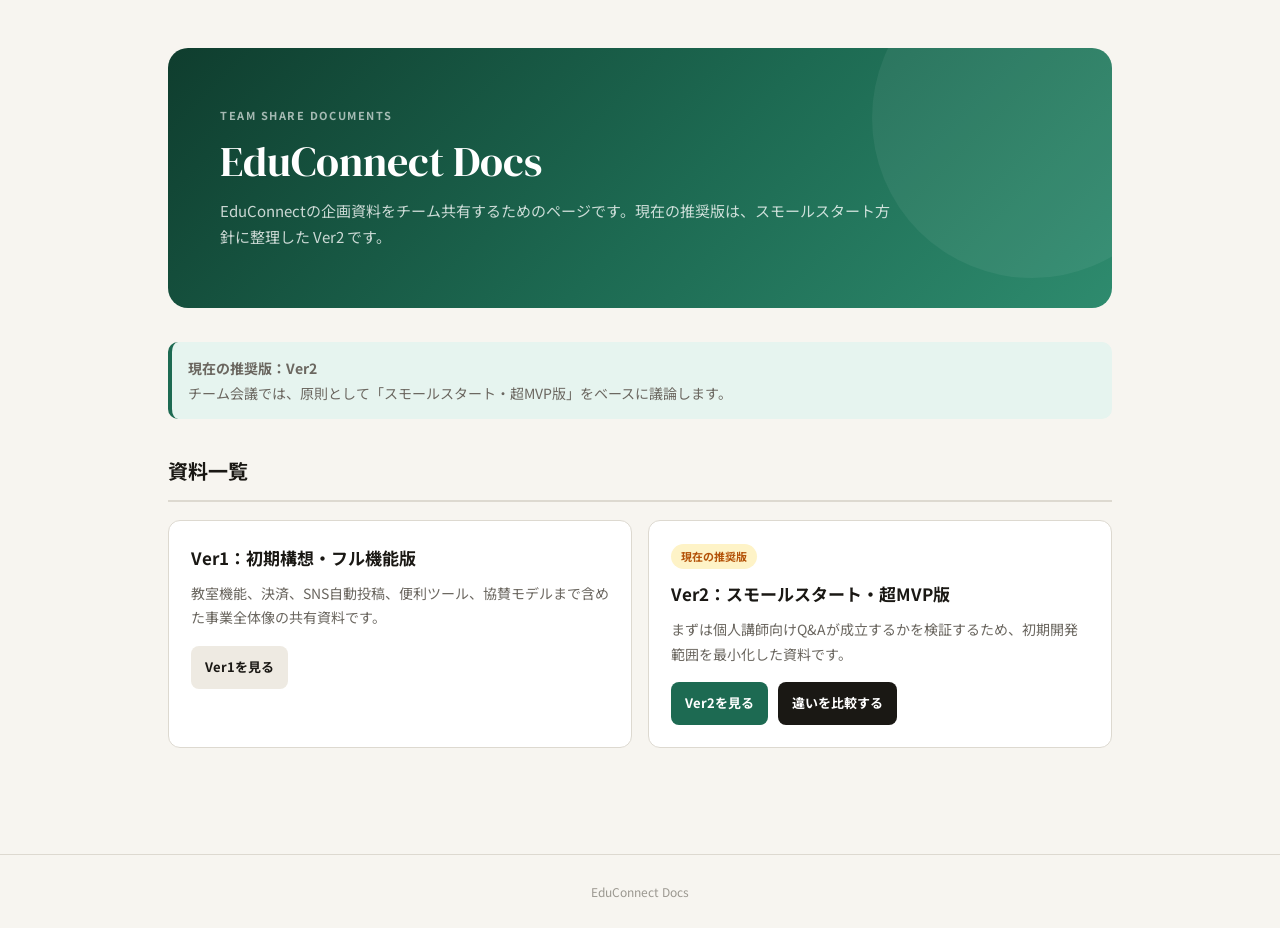
==== index.html @ b0aa1ac5 "Set up EduConnect docs pages" ====
<!DOCTYPE html>
<html lang="ja">
<head>
<meta charset="UTF-8">
<meta name="viewport" content="width=device-width, initial-scale=1.0">
<title>EduConnect Docs</title>
<link href="https://fonts.googleapis.com/css2?family=Noto+Sans+JP:wght@300;400;500;700&family=DM+Serif+Display&display=swap" rel="stylesheet">
<link rel="stylesheet" href="assets/css/common.css">
</head>
<body>
<main class="page">
  <section class="hero">
    <div class="eyebrow">TEAM SHARE DOCUMENTS</div>
    <h1>EduConnect Docs</h1>
    <p>EduConnectの企画資料をチーム共有するためのページです。現在の推奨版は、スモールスタート方針に整理した Ver2 です。</p>
  </section>

  <div class="notice"><strong>現在の推奨版：Ver2</strong><br>チーム会議では、原則として「スモールスタート・超MVP版」をベースに議論します。</div>

  <section class="section">
    <div class="section-title">資料一覧</div>
    <div class="cards">
      <article class="card">
        <h2>Ver1：初期構想・フル機能版</h2>
        <p>教室機能、決済、SNS自動投稿、便利ツール、協賛モデルまで含めた事業全体像の共有資料です。</p>
        <div class="button-row">
          <a class="button light" href="ver1/">Ver1を見る</a>
        </div>
      </article>
      <article class="card">
        <span class="recommended">現在の推奨版</span>
        <h2>Ver2：スモールスタート・超MVP版</h2>
        <p>まずは個人講師向けQ&amp;Aが成立するかを検証するため、初期開発範囲を最小化した資料です。</p>
        <div class="button-row">
          <a class="button" href="ver2/">Ver2を見る</a>
          <a class="button secondary" href="versions.html">違いを比較する</a>
        </div>
      </article>
    </div>
  </section>
</main>
<footer class="footer">EduConnect Docs</footer>
</body>
</html>
---- assets/css/common.css ----
:root {
  --bg: #F7F5F0;
  --bg2: #EEEAE2;
  --surface: #FFFFFF;
  --border: #DDD9D0;
  --text: #1A1814;
  --text2: #6B6760;
  --text3: #9B9890;
  --accent: #1D6A52;
  --accent2: #2E8B6E;
  --blue: #1D4E89;
  --blue-light: #E3EDF7;
  --amber: #B45309;
  --amber-light: #FEF3C7;
  --purple: #5B21B6;
  --purple-light: #EDE9FE;
}
*{box-sizing:border-box}
html{scroll-behavior:smooth}
body{margin:0;font-family:'Noto Sans JP',system-ui,-apple-system,BlinkMacSystemFont,sans-serif;background:var(--bg);color:var(--text);font-size:14px;line-height:1.75}
a{color:inherit}
.page{max-width:1000px;margin:0 auto;padding:48px 28px 72px}
.hero{background:linear-gradient(135deg,#0F3D2E 0%,#1D6A52 54%,#2E8B6E 100%);color:white;border-radius:20px;padding:58px 52px;margin-bottom:34px;position:relative;overflow:hidden}
.hero:before{content:"";position:absolute;right:-80px;top:-90px;width:320px;height:320px;border-radius:999px;background:rgba(255,255,255,.06)}
.eyebrow{font-size:11px;letter-spacing:.14em;color:rgba(255,255,255,.62);font-weight:700;margin-bottom:12px}
h1{font-family:'DM Serif Display',serif;font-size:42px;line-height:1.15;margin:0 0 12px;font-weight:400}
.hero p{max-width:680px;color:rgba(255,255,255,.78);font-size:15px;margin:0}
.section{margin:34px 0}
.section-title{font-size:20px;font-weight:700;border-bottom:2px solid var(--border);padding-bottom:12px;margin-bottom:18px}
.cards{display:grid;grid-template-columns:1fr 1fr;gap:16px}
.card{background:var(--surface);border:1px solid var(--border);border-radius:12px;padding:22px}
.card h2,.card h3{margin:0 0 8px;font-size:17px}
.card p{margin:0 0 16px;color:var(--text2)}
.button-row{display:flex;gap:10px;flex-wrap:wrap}
.button{display:inline-flex;align-items:center;justify-content:center;text-decoration:none;background:var(--accent);color:white;border-radius:8px;padding:10px 14px;font-weight:700;font-size:13px}
.button.secondary{background:var(--text);color:white}
.button.light{background:var(--bg2);color:var(--text)}
.recommended{display:inline-block;background:var(--amber-light);color:var(--amber);font-size:11px;font-weight:700;border-radius:999px;padding:3px 10px;margin-bottom:10px}
.table-wrap{overflow-x:auto;border:1px solid var(--border);border-radius:12px;background:white}
table{width:100%;border-collapse:collapse}
th{background:var(--text);color:white;text-align:left;font-size:12px;font-weight:600;padding:11px 14px;white-space:nowrap}
td{border-bottom:1px solid var(--border);padding:12px 14px;color:var(--text2);vertical-align:top}
td:first-child{font-weight:700;color:var(--text)}
tr:last-child td{border-bottom:none}
.notice{background:#E6F4EF;border-left:4px solid var(--accent);border-radius:10px;padding:14px 16px;color:var(--text2)}
.footer{border-top:1px solid var(--border);padding:26px;text-align:center;color:var(--text3);font-size:12px}
@media(max-width:720px){
  .page{padding:26px 16px 56px}
  .hero{padding:34px 24px}
  h1{font-size:30px}
  .cards{grid-template-columns:1fr}
}
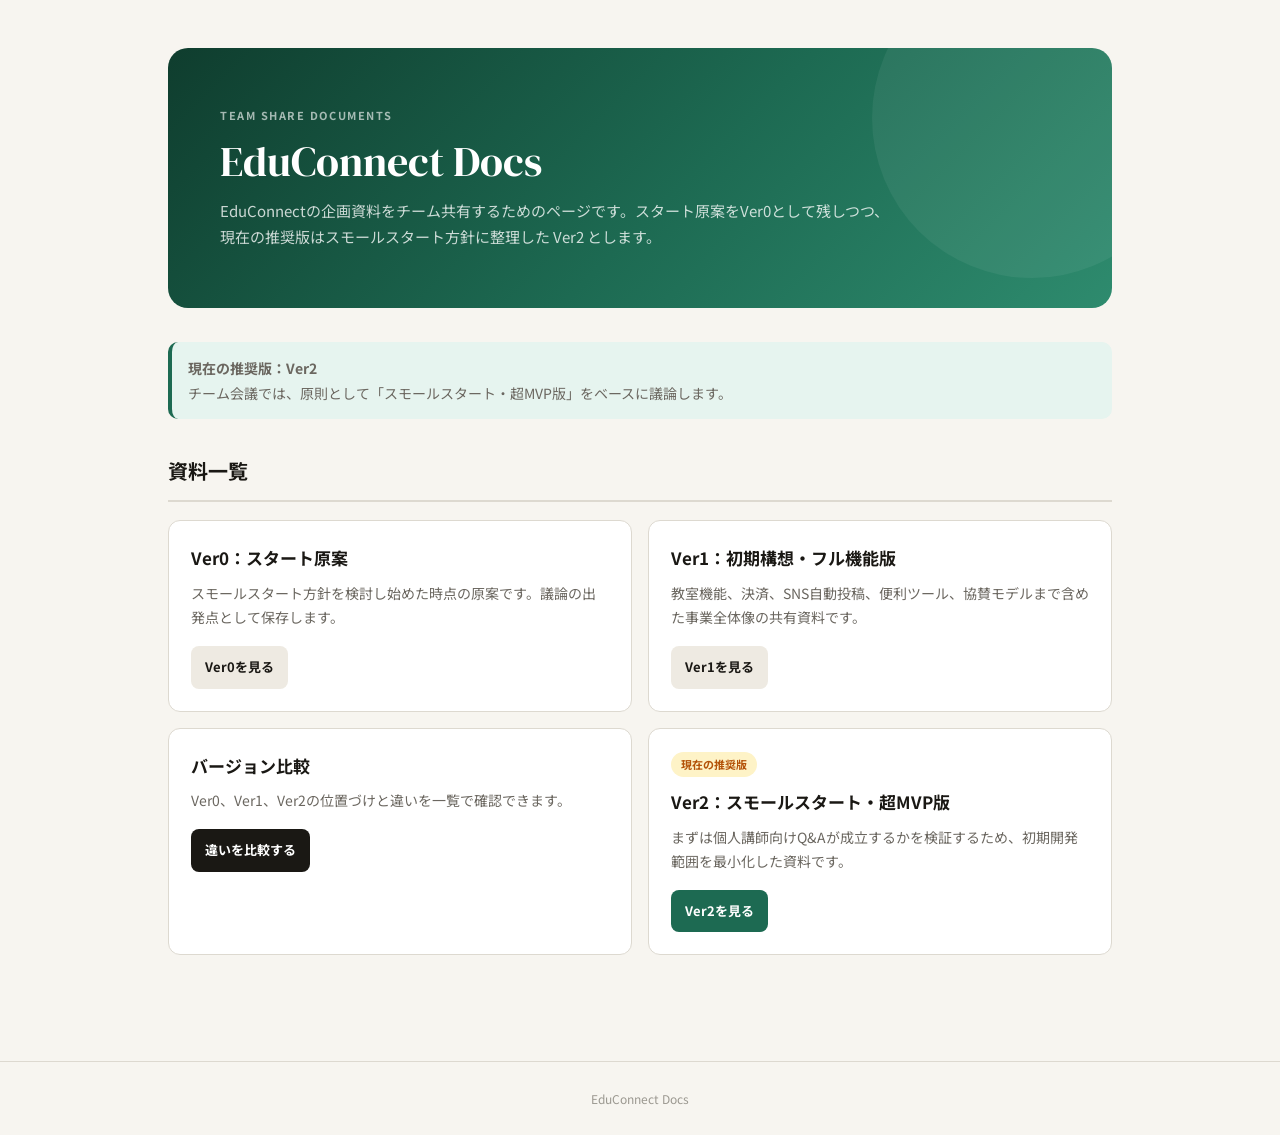
==== commit 37a4d229: "Add Ver0 starter proposal" ====
--- a/index.html
+++ b/index.html
@@ -12,7 +12,7 @@
   <section class="hero">
     <div class="eyebrow">TEAM SHARE DOCUMENTS</div>
     <h1>EduConnect Docs</h1>
-    <p>EduConnectの企画資料をチーム共有するためのページです。現在の推奨版は、スモールスタート方針に整理した Ver2 です。</p>
+    <p>EduConnectの企画資料をチーム共有するためのページです。スタート原案をVer0として残しつつ、現在の推奨版はスモールスタート方針に整理した Ver2 とします。</p>
   </section>
 
   <div class="notice"><strong>現在の推奨版：Ver2</strong><br>チーム会議では、原則として「スモールスタート・超MVP版」をベースに議論します。</div>
@@ -21,10 +21,24 @@
     <div class="section-title">資料一覧</div>
     <div class="cards">
       <article class="card">
+        <h2>Ver0：スタート原案</h2>
+        <p>スモールスタート方針を検討し始めた時点の原案です。議論の出発点として保存します。</p>
+        <div class="button-row">
+          <a class="button light" href="ver0/">Ver0を見る</a>
+        </div>
+      </article>
+      <article class="card">
         <h2>Ver1：初期構想・フル機能版</h2>
         <p>教室機能、決済、SNS自動投稿、便利ツール、協賛モデルまで含めた事業全体像の共有資料です。</p>
         <div class="button-row">
           <a class="button light" href="ver1/">Ver1を見る</a>
+        </div>
+      </article>
+      <article class="card">
+        <h2>バージョン比較</h2>
+        <p>Ver0、Ver1、Ver2の位置づけと違いを一覧で確認できます。</p>
+        <div class="button-row">
+          <a class="button secondary" href="versions.html">違いを比較する</a>
         </div>
       </article>
       <article class="card">
@@ -33,7 +47,6 @@
         <p>まずは個人講師向けQ&amp;Aが成立するかを検証するため、初期開発範囲を最小化した資料です。</p>
         <div class="button-row">
           <a class="button" href="ver2/">Ver2を見る</a>
-          <a class="button secondary" href="versions.html">違いを比較する</a>
         </div>
       </article>
     </div>
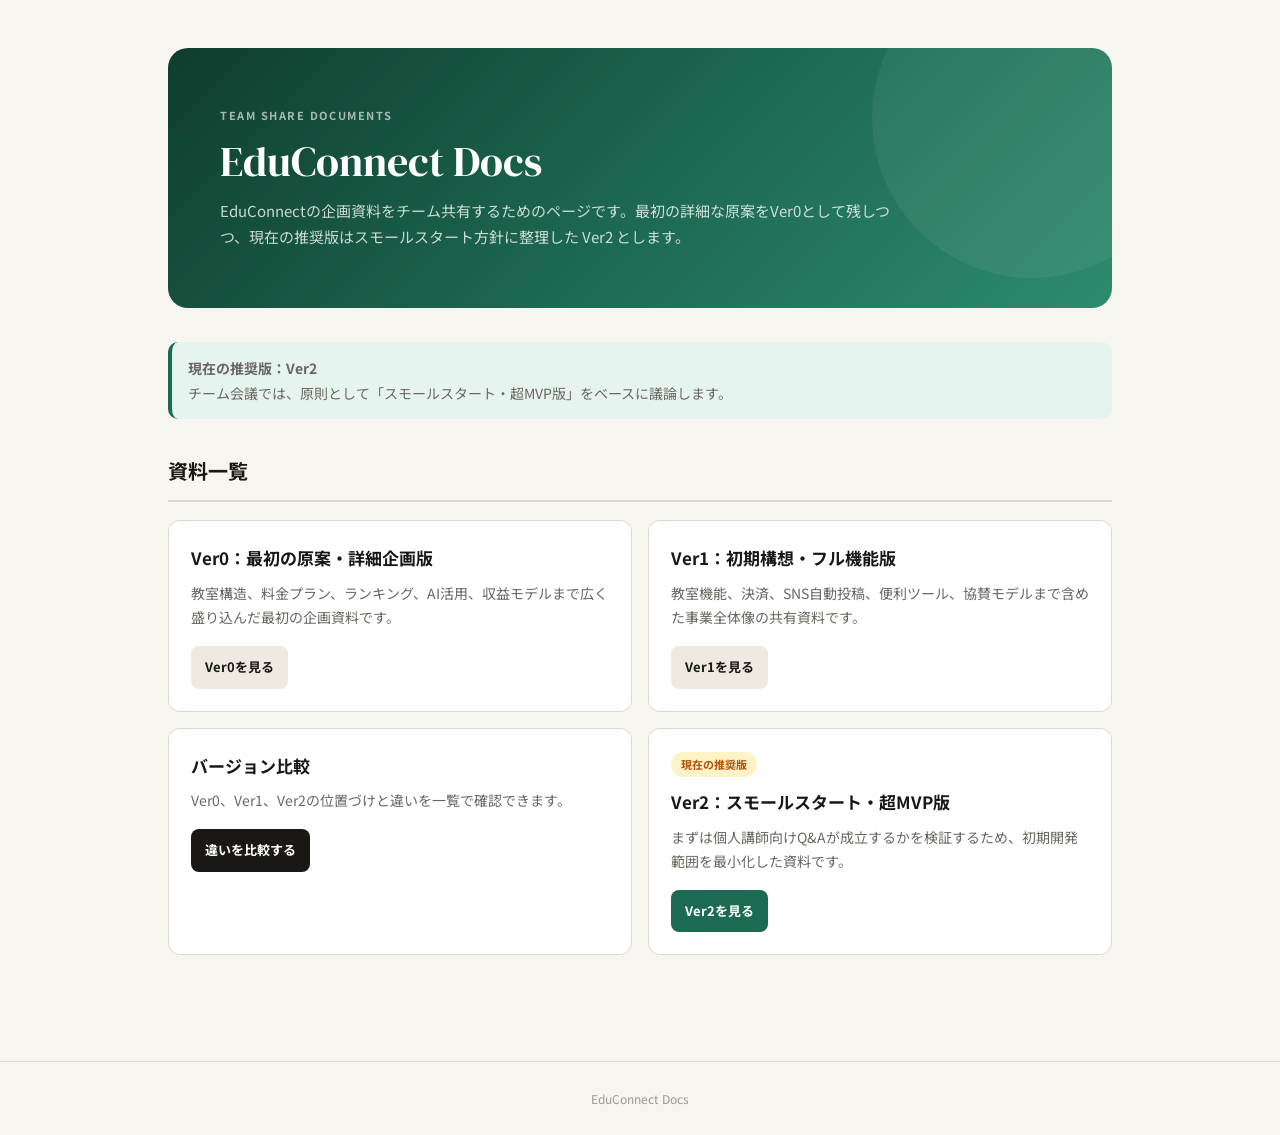
==== commit 33507a8e: "Update home page for corrected Ver0" ====
--- a/index.html
+++ b/index.html
@@ -12,7 +12,7 @@
   <section class="hero">
     <div class="eyebrow">TEAM SHARE DOCUMENTS</div>
     <h1>EduConnect Docs</h1>
-    <p>EduConnectの企画資料をチーム共有するためのページです。スタート原案をVer0として残しつつ、現在の推奨版はスモールスタート方針に整理した Ver2 とします。</p>
+    <p>EduConnectの企画資料をチーム共有するためのページです。最初の詳細な原案をVer0として残しつつ、現在の推奨版はスモールスタート方針に整理した Ver2 とします。</p>
   </section>
 
   <div class="notice"><strong>現在の推奨版：Ver2</strong><br>チーム会議では、原則として「スモールスタート・超MVP版」をベースに議論します。</div>
@@ -21,8 +21,8 @@
     <div class="section-title">資料一覧</div>
     <div class="cards">
       <article class="card">
-        <h2>Ver0：スタート原案</h2>
-        <p>スモールスタート方針を検討し始めた時点の原案です。議論の出発点として保存します。</p>
+        <h2>Ver0：最初の原案・詳細企画版</h2>
+        <p>教室構造、料金プラン、ランキング、AI活用、収益モデルまで広く盛り込んだ最初の企画資料です。</p>
         <div class="button-row">
           <a class="button light" href="ver0/">Ver0を見る</a>
         </div>
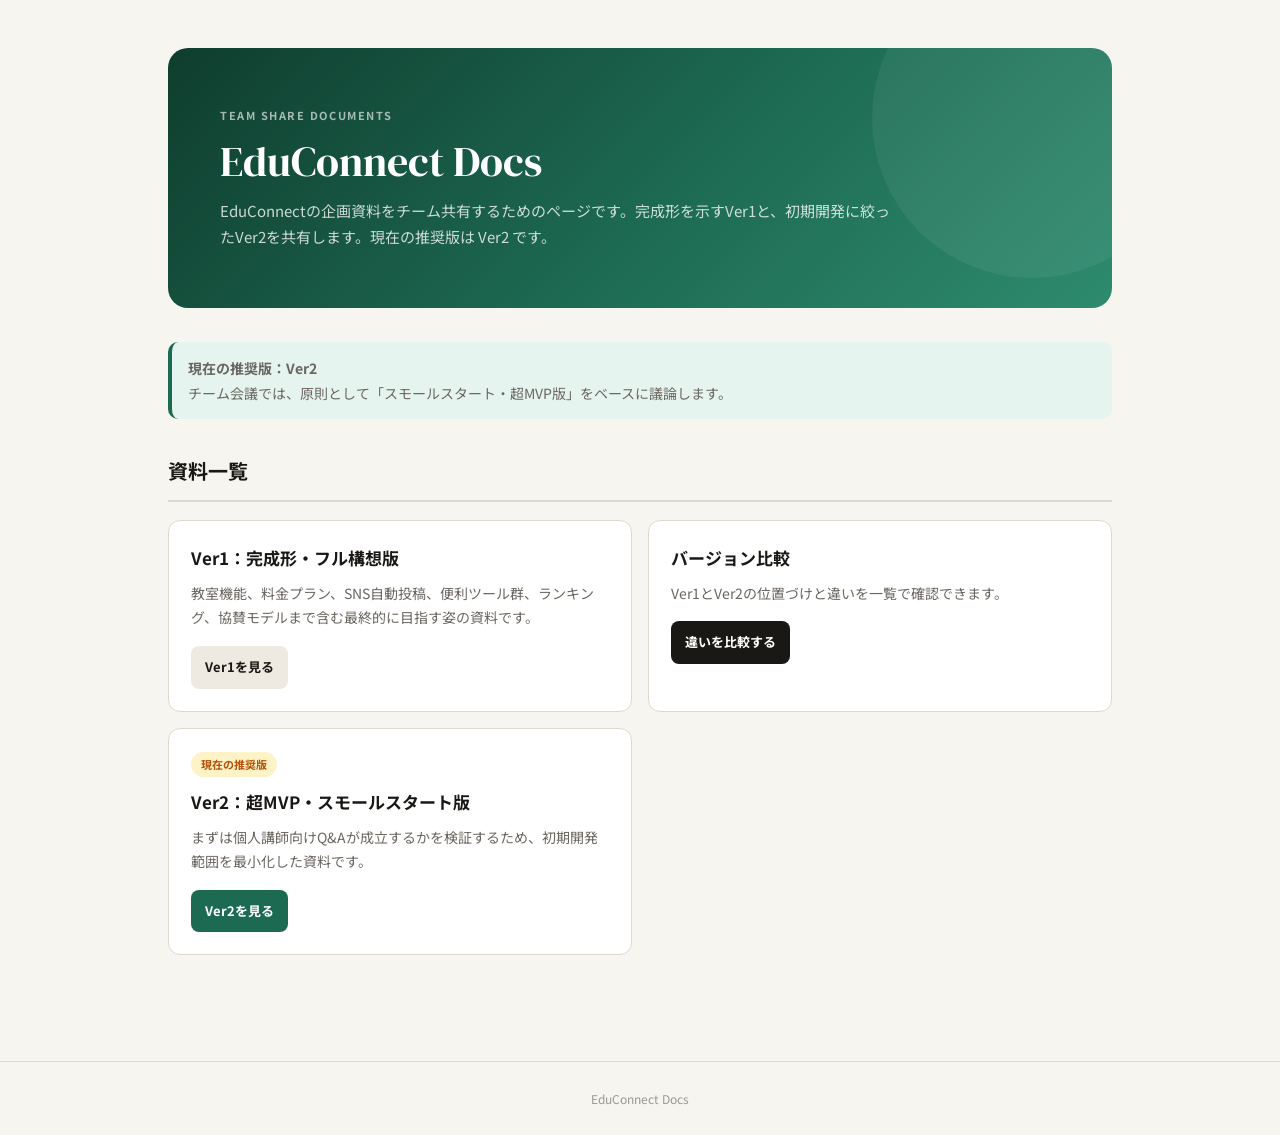
==== commit cc28ca0f: "Rebuild Ver1 and Ver2 docs" ====
--- a/index.html
+++ b/index.html
@@ -12,7 +12,7 @@
   <section class="hero">
     <div class="eyebrow">TEAM SHARE DOCUMENTS</div>
     <h1>EduConnect Docs</h1>
-    <p>EduConnectの企画資料をチーム共有するためのページです。最初の詳細な原案をVer0として残しつつ、現在の推奨版はスモールスタート方針に整理した Ver2 とします。</p>
+    <p>EduConnectの企画資料をチーム共有するためのページです。完成形を示すVer1と、初期開発に絞ったVer2を共有します。現在の推奨版は Ver2 です。</p>
   </section>
 
   <div class="notice"><strong>現在の推奨版：Ver2</strong><br>チーム会議では、原則として「スモールスタート・超MVP版」をベースに議論します。</div>
@@ -21,29 +21,22 @@
     <div class="section-title">資料一覧</div>
     <div class="cards">
       <article class="card">
-        <h2>Ver0：最初の原案・詳細企画版</h2>
-        <p>教室構造、料金プラン、ランキング、AI活用、収益モデルまで広く盛り込んだ最初の企画資料です。</p>
-        <div class="button-row">
-          <a class="button light" href="ver0/">Ver0を見る</a>
-        </div>
-      </article>
-      <article class="card">
-        <h2>Ver1：初期構想・フル機能版</h2>
-        <p>教室機能、決済、SNS自動投稿、便利ツール、協賛モデルまで含めた事業全体像の共有資料です。</p>
+        <h2>Ver1：完成形・フル構想版</h2>
+        <p>教室機能、料金プラン、SNS自動投稿、便利ツール群、ランキング、協賛モデルまで含む最終的に目指す姿の資料です。</p>
         <div class="button-row">
           <a class="button light" href="ver1/">Ver1を見る</a>
         </div>
       </article>
       <article class="card">
         <h2>バージョン比較</h2>
-        <p>Ver0、Ver1、Ver2の位置づけと違いを一覧で確認できます。</p>
+        <p>Ver1とVer2の位置づけと違いを一覧で確認できます。</p>
         <div class="button-row">
           <a class="button secondary" href="versions.html">違いを比較する</a>
         </div>
       </article>
       <article class="card">
         <span class="recommended">現在の推奨版</span>
-        <h2>Ver2：スモールスタート・超MVP版</h2>
+        <h2>Ver2：超MVP・スモールスタート版</h2>
         <p>まずは個人講師向けQ&amp;Aが成立するかを検証するため、初期開発範囲を最小化した資料です。</p>
         <div class="button-row">
           <a class="button" href="ver2/">Ver2を見る</a>
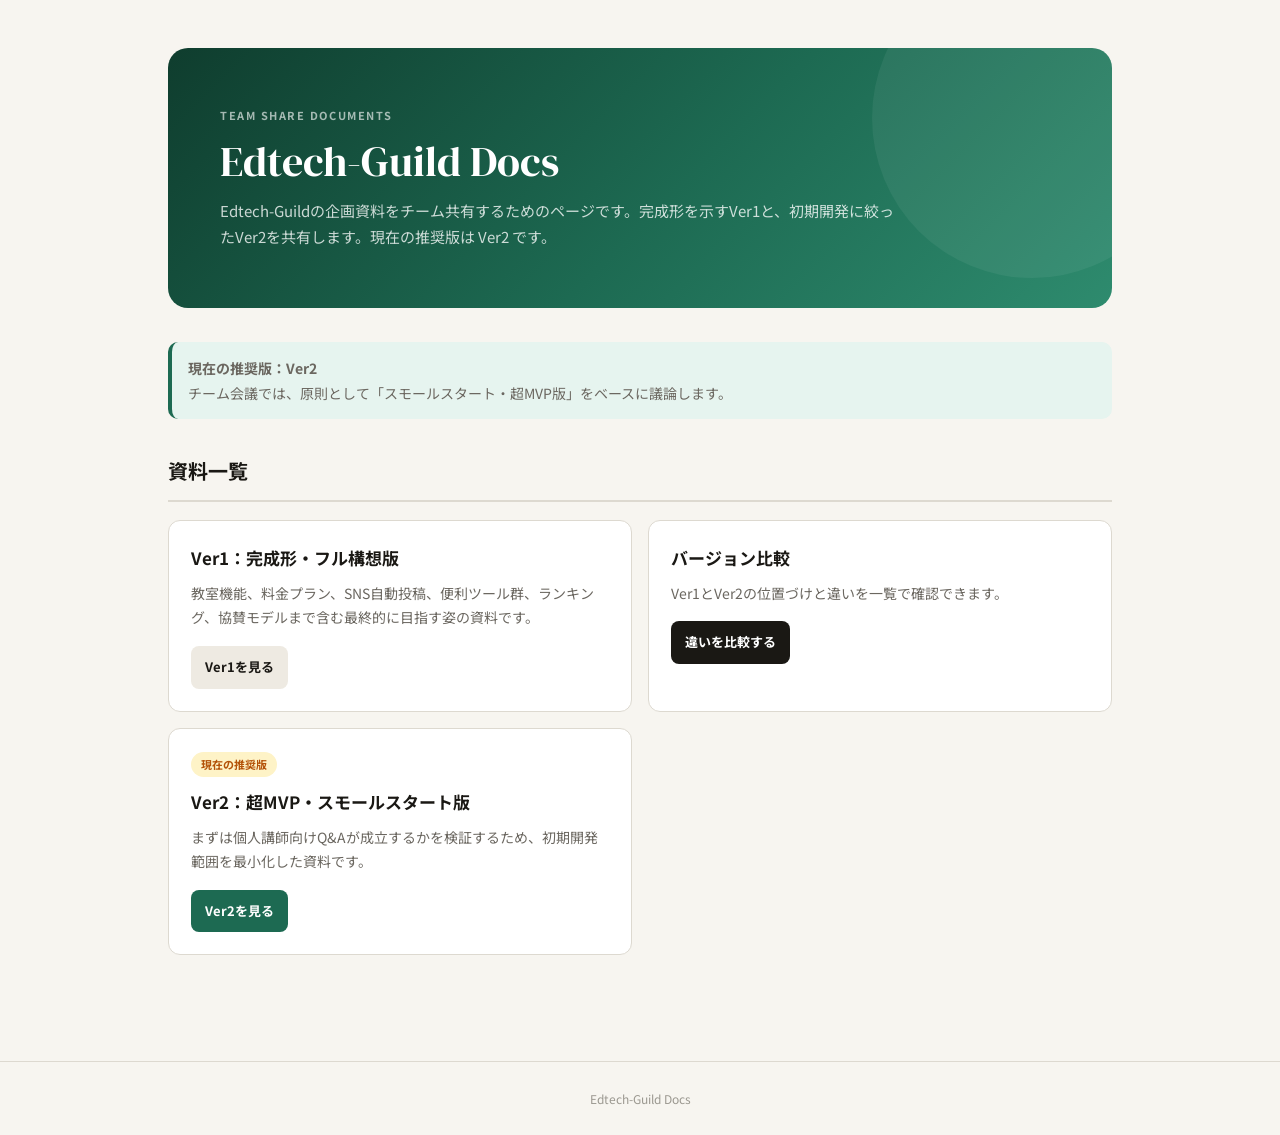
==== commit 9466f5ba: "Rename project to Edtech-Guild" ====
--- a/index.html
+++ b/index.html
@@ -3,7 +3,7 @@
 <head>
 <meta charset="UTF-8">
 <meta name="viewport" content="width=device-width, initial-scale=1.0">
-<title>EduConnect Docs</title>
+<title>Edtech-Guild Docs</title>
 <link href="https://fonts.googleapis.com/css2?family=Noto+Sans+JP:wght@300;400;500;700&family=DM+Serif+Display&display=swap" rel="stylesheet">
 <link rel="stylesheet" href="assets/css/common.css">
 </head>
@@ -11,8 +11,8 @@
 <main class="page">
   <section class="hero">
     <div class="eyebrow">TEAM SHARE DOCUMENTS</div>
-    <h1>EduConnect Docs</h1>
-    <p>EduConnectの企画資料をチーム共有するためのページです。完成形を示すVer1と、初期開発に絞ったVer2を共有します。現在の推奨版は Ver2 です。</p>
+    <h1>Edtech-Guild Docs</h1>
+    <p>Edtech-Guildの企画資料をチーム共有するためのページです。完成形を示すVer1と、初期開発に絞ったVer2を共有します。現在の推奨版は Ver2 です。</p>
   </section>
 
   <div class="notice"><strong>現在の推奨版：Ver2</strong><br>チーム会議では、原則として「スモールスタート・超MVP版」をベースに議論します。</div>
@@ -45,6 +45,6 @@
     </div>
   </section>
 </main>
-<footer class="footer">EduConnect Docs</footer>
+<footer class="footer">Edtech-Guild Docs</footer>
 </body>
 </html>
